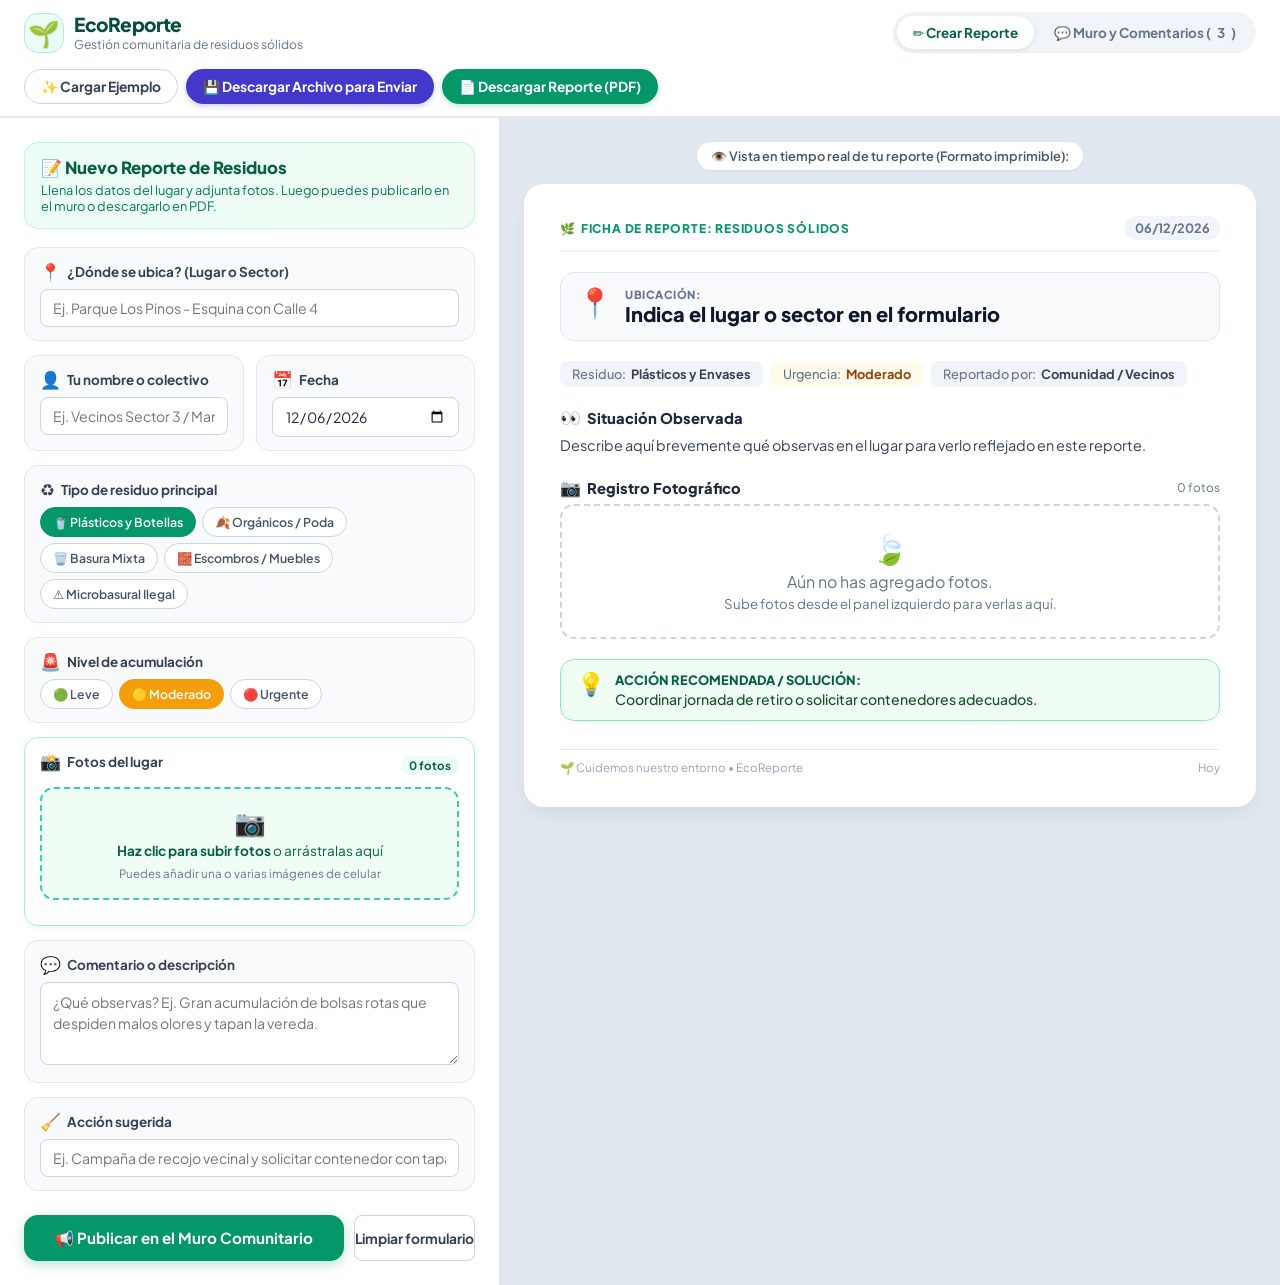
==== index.html @ 7c21dd0f "feat: EcoReporte - Sistema de reportes de residuos solidos con imagenes y muro comunitario" ====
<!DOCTYPE html>
<html lang="es">
<head>
  <meta charset="UTF-8">
  <meta name="viewport" content="width=device-width, initial-scale=1.0">
  <title>EcoReporte • Residuos Sólidos y Muro Comunitario</title>
  <link rel="stylesheet" href="styles.css">
  <link rel="preconnect" href="https://fonts.googleapis.com">
  <link rel="preconnect" href="https://fonts.gstatic.com" crossorigin>
  <link href="https://fonts.googleapis.com/css2?family=Plus+Jakarta+Sans:wght@400;500;600;700;800&family=Space+Grotesk:wght@600;700&display=swap" rel="stylesheet">
</head>
<body>

  <!-- BARRA SUPERIOR CON PESTAÑAS Y ACCIONES -->
  <header class="navbar no-print">
    <div class="nav-brand">
      <div class="brand-avatar">🌱</div>
      <div>
        <h1 class="brand-title">EcoReporte</h1>
        <p class="brand-subtitle">Gestión comunitaria de residuos sólidos</p>
      </div>
    </div>

    <!-- SELECTOR DE VISTAS (PESTAÑAS) -->
    <nav class="nav-tabs">
      <button id="tab-btn-create" class="tab-btn active">
        ✏️ Crear Reporte
      </button>
      <button id="tab-btn-feed" class="tab-btn">
        💬 Muro y Comentarios (<span id="badge-total-reports">3</span>)
      </button>
    </nav>

    <!-- ACCIONES RÁPIDAS -->
    <div class="nav-buttons">
      <button id="btn-example" class="btn btn-pill btn-secondary" title="Cargar reporte de demostración">
        ✨ Cargar Ejemplo
      </button>
      <button id="btn-download-html" class="btn btn-pill btn-download-zip" title="Descargar este archivo listo para mandar por WhatsApp o correo">
        💾 Descargar Archivo para Enviar
      </button>
      <button id="btn-print" class="btn btn-pill btn-primary" title="Generar PDF o imprimir">
        📄 Descargar Reporte (PDF)
      </button>
    </div>
  </header>

  <!-- =========================================================================
       VISTA 1: CREAR REPORTE (FORMULARIO + VISTA PREVIA)
       ========================================================================= -->
  <div id="view-create" class="view-content active">
    <main class="main-wrapper">

      <!-- LADO IZQUIERDO: FORMULARIO INTUITIVO -->
      <section class="form-container no-print">
        <div class="form-header-card">
          <h2>📝 Nuevo Reporte de Residuos</h2>
          <p>Llena los datos del lugar y adjunta fotos. Luego puedes publicarlo en el muro o descargarlo en PDF.</p>
        </div>

        <form id="waste-form" class="simple-form" onsubmit="event.preventDefault();">
          
          <!-- 1. DÓNDE ESTÁ EL PROBLEMA -->
          <div class="card-input">
            <label for="inp-location" class="input-label">
              <span class="label-icon">📍</span> ¿Dónde se ubica? (Lugar o Sector)
            </label>
            <input type="text" id="inp-location" placeholder="Ej. Parque Los Pinos - Esquina con Calle 4" required>
          </div>

          <!-- 2. QUIÉN REPORTA Y FECHA -->
          <div class="grid-2-inputs">
            <div class="card-input">
              <label for="inp-reporter" class="input-label">
                <span class="label-icon">👤</span> Tu nombre o colectivo
              </label>
              <input type="text" id="inp-reporter" placeholder="Ej. Vecinos Sector 3 / María G.">
            </div>

            <div class="card-input">
              <label for="inp-date" class="input-label">
                <span class="label-icon">📅</span> Fecha
              </label>
              <input type="date" id="inp-date">
            </div>
          </div>

          <!-- 3. TIPO DE RESIDUO (PILLS) -->
          <div class="card-input">
            <label class="input-label">
              <span class="label-icon">♻️</span> Tipo de residuo principal
            </label>
            <div class="pills-selector" id="waste-type-pills">
              <button type="button" class="pill-option active" data-val="Plásticos y Envases">🥤 Plásticos y Botellas</button>
              <button type="button" class="pill-option" data-val="Restos Orgánicos">🍂 Orgánicos / Poda</button>
              <button type="button" class="pill-option" data-val="Basura Mixta">🗑️ Basura Mixta</button>
              <button type="button" class="pill-option" data-val="Escombros y Desmonte">🧱 Escombros / Muebles</button>
              <button type="button" class="pill-option" data-val="Punto Crítico">⚠️ Microbasural Ilegal</button>
            </div>
          </div>

          <!-- 4. ESTADO / URGENCIA -->
          <div class="card-input">
            <label class="input-label">
              <span class="label-icon">🚨</span> Nivel de acumulación
            </label>
            <div class="pills-selector" id="urgency-pills">
              <button type="button" class="pill-option pill-low" data-val="Bajo">🟢 Leve</button>
              <button type="button" class="pill-option pill-mid active" data-val="Moderado">🟡 Moderado</button>
              <button type="button" class="pill-option pill-high" data-val="Urgente">🔴 Urgente</button>
            </div>
          </div>

          <!-- 5. FOTOS DEL LUGAR -->
          <div class="card-input highlight-box">
            <div class="upload-head">
              <label class="input-label">
                <span class="label-icon">📸</span> Fotos del lugar
              </label>
              <span class="photo-badge" id="photo-count-badge">0 fotos</span>
            </div>

            <div class="simple-dropzone" id="dropzone">
              <input type="file" id="file-input" accept="image/*" multiple style="display: none;">
              <div class="drop-circle">📷</div>
              <p class="drop-text"><strong>Haz clic para subir fotos</strong> o arrástralas aquí</p>
              <span class="drop-hint">Puedes añadir una o varias imágenes de celular</span>
            </div>

            <div class="photos-editor-list" id="photos-editor-list"></div>
          </div>

          <!-- 6. DESCRIPCIÓN -->
          <div class="card-input">
            <label for="inp-description" class="input-label">
              <span class="label-icon">💬</span> Comentario o descripción
            </label>
            <textarea id="inp-description" rows="3" placeholder="¿Qué observas? Ej. Gran acumulación de bolsas rotas que despiden malos olores y tapan la vereda."></textarea>
          </div>

          <!-- 7. ACCIÓN SUGERIDA -->
          <div class="card-input">
            <label for="inp-solution" class="input-label">
              <span class="label-icon">🧹</span> Acción sugerida
            </label>
            <input type="text" id="inp-solution" placeholder="Ej. Campaña de recojo vecinal y solicitar contenedor con tapa">
          </div>

          <!-- BOTÓN PUBLICAR EN EL MURO -->
          <div class="form-publish-actions">
            <button type="button" id="btn-publish-wall" class="btn btn-publish">
              📢 Publicar en el Muro Comunitario
            </button>
            <button type="button" id="btn-new" class="btn btn-secondary">
              Limpiar formulario
            </button>
          </div>

        </form>
      </section>

      <!-- LADO DERECHO: VISTA PREVIA LIMPIA (FICHA AMBIENTAL) -->
      <section class="preview-container">
        <div class="preview-notice no-print">
          <span>👁️ Vista en tiempo real de tu reporte (Formato imprimible):</span>
        </div>

        <article class="report-card" id="report-card">
          <div class="report-topbar">
            <div class="top-nature-tag">
              <span class="leaf-icon">🌿</span> FICHA DE REPORTE: RESIDUOS SÓLIDOS
            </div>
            <div class="top-date" id="pv-date">06/10/2026</div>
          </div>

          <div class="report-hero">
            <div class="hero-pin">📍</div>
            <div class="hero-text">
              <span class="hero-small">UBICACIÓN:</span>
              <h2 class="hero-location" id="pv-location">Indica el lugar en el formulario</h2>
            </div>
          </div>

          <div class="report-meta-tags">
            <div class="meta-tag tag-type">
              <span class="tag-label">Residuo:</span>
              <strong id="pv-type">Plásticos y Envases</strong>
            </div>
            <div class="meta-tag tag-urgency" id="pv-urgency-wrapper">
              <span class="tag-label">Urgencia:</span>
              <strong id="pv-urgency">Moderado</strong>
            </div>
            <div class="meta-tag tag-reporter">
              <span class="tag-label">Reportado por:</span>
              <strong id="pv-reporter">Comunidad Local</strong>
            </div>
          </div>

          <div class="report-block">
            <h3 class="block-title">
              <span class="title-bullet">👀</span> Situación Observada
            </h3>
            <p class="block-content" id="pv-description">
              Describe en el panel izquierdo lo que observas para verlo reflejado aquí.
            </p>
          </div>

          <div class="report-block">
            <div class="gallery-head">
              <h3 class="block-title">
                <span class="title-bullet">📷</span> Registro Fotográfico
              </h3>
              <span class="gallery-count" id="pv-photo-count">0 fotos</span>
            </div>

            <div class="clean-photos-grid" id="pv-photos-grid">
              <div class="empty-photos-box">
                <span class="empty-icon">🍃</span>
                <p>Aún no has agregado fotos.</p>
                <small>Sube fotos en el panel izquierdo para verlas aquí.</small>
              </div>
            </div>
          </div>

          <div class="report-action-card" id="pv-solution-box">
            <div class="action-icon">💡</div>
            <div>
              <div class="action-heading">Acción Recomendada / Solución:</div>
              <p class="action-text" id="pv-solution">Coordinar limpieza o colocación de contenedores adecuados.</p>
            </div>
          </div>

          <div class="report-footer">
            <span>🌱 Cuidemos nuestro entorno • EcoReporte</span>
            <span id="pv-time-now">Hoy</span>
          </div>
        </article>
      </section>

    </main>
  </div>

  <!-- =========================================================================
       VISTA 2: MURO DE REPORTES Y COMENTARIOS YA HECHOS
       ========================================================================= -->
  <div id="view-feed" class="view-content no-print">
    <section class="feed-wrapper">
      
      <!-- CABECERA DEL MURO -->
      <div class="feed-header">
        <div class="feed-header-info">
          <h2>💬 Muro Comunitario de Reportes y Comentarios</h2>
          <p>Revisa lo que otros vecinos y voluntarios han reportado, añade comentarios o visualiza las fotos de cada lugar.</p>
        </div>
        <button id="btn-go-create" class="btn btn-pill btn-primary">
          ➕ Publicar un Nuevo Reporte
        </button>
      </div>

      <!-- FILTRO RÁPIDO DE RESIDUOS -->
      <div class="feed-filters">
        <span class="filter-label">Filtrar por:</span>
        <button class="filter-pill active" data-filter="todos">Todos (<span id="filter-count-all">0</span>)</button>
        <button class="filter-pill" data-filter="Plásticos y Envases">🥤 Plásticos</button>
        <button class="filter-pill" data-filter="Punto Crítico">⚠️ Puntos Críticos</button>
        <button class="filter-pill" data-filter="Restos Orgánicos">🍂 Orgánicos</button>
        <button class="filter-pill" data-filter="Basura Mixta">🗑️ Basura Mixta</button>
      </div>

      <!-- LISTADO DE TARJETAS COMUNITARIAS -->
      <div class="feed-cards-grid" id="feed-cards-container">
        <!-- Generado dinámicamente con JS -->
      </div>

    </section>
  </div>

  <!-- MODAL DE VISUALIZACIÓN RÁPIDA DE IMAGEN -->
  <div class="image-zoom-overlay" id="image-zoom">
    <button class="zoom-close" id="btn-zoom-close">&times;</button>
    <div class="zoom-content">
      <img id="zoom-img" src="" alt="Foto ampliada">
      <p id="zoom-caption" class="zoom-caption"></p>
    </div>
  </div>

  <script src="app.js"></script>
</body>
</html>
---- styles.css ----
/* ==========================================================================
   ESTILOS - ECOREPORTE (RESIDUOS SÓLIDOS & MURO COMUNITARIO)
   ========================================================================== */

:root {
  --eco-green: #10b981;
  --eco-dark: #065f46;
  --eco-light: #ecfdf5;
  --eco-border: #a7f3d0;
  
  --amber-soft: #fef3c7;
  --amber-text: #92400e;
  
  --red-soft: #fee2e2;
  --red-text: #991b1b;

  --bg-main: #f8fafc;
  --bg-card: #ffffff;
  --text-dark: #1e293b;
  --text-muted: #64748b;
  --border: #e2e8f0;

  --radius-sm: 8px;
  --radius-md: 14px;
  --radius-lg: 20px;
  --radius-pill: 9999px;

  --font-family: 'Plus Jakarta Sans', system-ui, -apple-system, sans-serif;
}

* {
  box-sizing: border-box;
  margin: 0;
  padding: 0;
}

body {
  font-family: var(--font-family);
  background: var(--bg-main);
  color: var(--text-dark);
  min-height: 100vh;
  display: flex;
  flex-direction: column;
}

/* ==========================================================================
   BARRA SUPERIOR (HEADER & TABS)
   ========================================================================== */
.navbar {
  background: #ffffff;
  border-bottom: 2px solid #e2e8f0;
  padding: 12px 24px;
  display: flex;
  align-items: center;
  justify-content: space-between;
  position: sticky;
  top: 0;
  z-index: 50;
  gap: 16px;
  flex-wrap: wrap;
}

.nav-brand {
  display: flex;
  align-items: center;
  gap: 10px;
}

.brand-avatar {
  font-size: 1.6rem;
  background: var(--eco-light);
  width: 40px;
  height: 40px;
  display: flex;
  align-items: center;
  justify-content: center;
  border-radius: var(--radius-md);
  border: 1px solid var(--eco-border);
}

.brand-title {
  font-size: 1.2rem;
  font-weight: 800;
  color: #064e3b;
  letter-spacing: -0.3px;
  line-height: 1.2;
}

.brand-subtitle {
  font-size: 0.76rem;
  color: var(--text-muted);
}

/* SELECTOR DE PESTAÑAS CENTRAL */
.nav-tabs {
  display: flex;
  background: #f1f5f9;
  padding: 4px;
  border-radius: var(--radius-pill);
  gap: 4px;
}

.tab-btn {
  font-family: inherit;
  font-size: 0.84rem;
  font-weight: 700;
  padding: 8px 16px;
  border-radius: var(--radius-pill);
  border: none;
  background: transparent;
  color: #64748b;
  cursor: pointer;
  transition: all 0.2s;
  display: flex;
  align-items: center;
  gap: 6px;
}

.tab-btn:hover {
  color: #1e293b;
}

.tab-btn.active {
  background: #ffffff;
  color: #065f46;
  box-shadow: 0 2px 6px rgba(0, 0, 0, 0.08);
}

.nav-buttons {
  display: flex;
  gap: 8px;
  align-items: center;
}

/* ==========================================================================
   CONTROL DE VISTAS (PESTAÑAS)
   ========================================================================== */
.view-content {
  display: none;
  flex: 1;
}

.view-content.active {
  display: block;
}

/* ==========================================================================
   BOTONES
   ========================================================================== */
.btn {
  font-family: inherit;
  font-weight: 700;
  font-size: 0.86rem;
  cursor: pointer;
  border: 1px solid transparent;
  transition: all 0.2s ease;
  display: inline-flex;
  align-items: center;
  gap: 6px;
  border-radius: var(--radius-sm);
}

.btn-pill {
  padding: 8px 16px;
  border-radius: var(--radius-pill);
}

.btn-primary {
  background: #059669;
  color: #ffffff;
  box-shadow: 0 2px 6px rgba(5, 150, 105, 0.25);
}

.btn-primary:hover {
  background: #047857;
  transform: translateY(-1px);
}

.btn-secondary {
  background: #ffffff;
  color: #334155;
  border-color: #cbd5e1;
}

.btn-secondary:hover {
  background: #f1f5f9;
}

.btn-download-zip {
  background: #4338ca;
  color: #ffffff;
  box-shadow: 0 2px 6px rgba(67, 56, 202, 0.25);
}

.btn-download-zip:hover {
  background: #3730a3;
  transform: translateY(-1px);
}

.btn-publish {
  background: #059669;
  color: #ffffff;
  padding: 12px 20px;
  font-size: 0.95rem;
  border-radius: var(--radius-md);
  box-shadow: 0 4px 12px rgba(5, 150, 105, 0.25);
  flex: 1;
  justify-content: center;
}

.btn-publish:hover {
  background: #047857;
  transform: translateY(-1px);
}

.form-publish-actions {
  display: flex;
  gap: 10px;
  margin-top: 10px;
}

/* ==========================================================================
   LAYOUT PRINCIPAL (CREAR REPORTE)
   ========================================================================== */
.main-wrapper {
  display: grid;
  grid-template-columns: 500px 1fr;
  min-height: calc(100vh - 70px);
}

@media (max-width: 1024px) {
  .main-wrapper {
    grid-template-columns: 1fr;
    min-height: auto;
  }
}

/* FORMULARIO */
.form-container {
  background: #ffffff;
  border-right: 1px solid var(--border);
  overflow-y: auto;
  padding: 24px;
}

.form-header-card {
  background: linear-gradient(135deg, #ecfdf5, #f0fdf4);
  border: 1px solid #bbf7d0;
  border-radius: var(--radius-md);
  padding: 14px 16px;
  margin-bottom: 18px;
}

.form-header-card h2 {
  font-size: 1.05rem;
  font-weight: 800;
  color: #065f46;
  margin-bottom: 4px;
}

.form-header-card p {
  font-size: 0.8rem;
  color: #047857;
}

.simple-form {
  display: flex;
  flex-direction: column;
  gap: 14px;
}

.card-input {
  background: #f8fafc;
  border: 1px solid #e2e8f0;
  border-radius: var(--radius-md);
  padding: 13px 15px;
  transition: all 0.2s;
}

.card-input:focus-within {
  border-color: var(--eco-green);
  background: #ffffff;
  box-shadow: 0 0 0 3px rgba(16, 185, 129, 0.12);
}

.input-label {
  display: flex;
  align-items: center;
  gap: 6px;
  font-size: 0.84rem;
  font-weight: 700;
  color: #334155;
  margin-bottom: 7px;
}

.label-icon {
  font-size: 1.05rem;
}

.grid-2-inputs {
  display: grid;
  grid-template-columns: 1fr 1fr;
  gap: 12px;
}

@media (max-width: 600px) {
  .grid-2-inputs {
    grid-template-columns: 1fr;
  }
}

input[type="text"],
input[type="date"],
textarea {
  width: 100%;
  font-family: inherit;
  font-size: 0.88rem;
  padding: 9px 12px;
  border: 1px solid #cbd5e1;
  border-radius: var(--radius-sm);
  background: #ffffff;
  color: var(--text-dark);
  outline: none;
  transition: border-color 0.2s;
}

input:focus,
textarea:focus {
  border-color: var(--eco-green);
}

textarea {
  resize: vertical;
  line-height: 1.5;
}

/* PILLS */
.pills-selector {
  display: flex;
  flex-wrap: wrap;
  gap: 6px;
}

.pill-option {
  font-family: inherit;
  font-size: 0.77rem;
  font-weight: 600;
  padding: 6px 12px;
  border-radius: var(--radius-pill);
  border: 1px solid #cbd5e1;
  background: #ffffff;
  color: #475569;
  cursor: pointer;
  transition: all 0.15s ease;
}

.pill-option:hover {
  background: #f1f5f9;
}

.pill-option.active {
  background: #059669;
  color: #ffffff;
  border-color: #059669;
}

.pill-low.active {
  background: #10b981;
  border-color: #10b981;
}

.pill-mid.active {
  background: #f59e0b;
  border-color: #f59e0b;
}

.pill-high.active {
  background: #ef4444;
  border-color: #ef4444;
}

/* DROPZONE */
.highlight-box {
  background: #ffffff;
  border-color: #a7f3d0;
  box-shadow: 0 2px 8px rgba(16, 185, 129, 0.08);
}

.upload-head {
  display: flex;
  justify-content: space-between;
  align-items: center;
  margin-bottom: 8px;
}

.photo-badge {
  font-size: 0.72rem;
  font-weight: 700;
  background: var(--eco-light);
  color: var(--eco-dark);
  padding: 2px 8px;
  border-radius: var(--radius-pill);
}

.simple-dropzone {
  border: 2px dashed #34d399;
  background: #f0fdf4;
  border-radius: var(--radius-md);
  padding: 16px 12px;
  text-align: center;
  cursor: pointer;
  transition: all 0.2s;
}

.simple-dropzone:hover,
.simple-dropzone.dragover {
  background: #dcfce7;
  border-color: #059669;
}

.drop-circle {
  font-size: 1.6rem;
  margin-bottom: 4px;
}

.drop-text {
  font-size: 0.85rem;
  color: #065f46;
  margin-bottom: 2px;
}

.drop-hint {
  font-size: 0.72rem;
  color: #64748b;
}

.photos-editor-list {
  display: flex;
  flex-direction: column;
  gap: 8px;
  margin-top: 12px;
}

.photo-edit-item {
  display: grid;
  grid-template-columns: 60px 1fr 30px;
  gap: 10px;
  background: #f8fafc;
  border: 1px solid #e2e8f0;
  border-radius: var(--radius-sm);
  padding: 6px;
  align-items: center;
}

.photo-thumb {
  width: 60px;
  height: 48px;
  border-radius: 6px;
  overflow: hidden;
  background: #cbd5e1;
}

.photo-thumb img {
  width: 100%;
  height: 100%;
  object-fit: cover;
}

.photo-edit-item input {
  font-size: 0.78rem;
  padding: 5px 8px;
}

.btn-del-photo {
  background: transparent;
  border: none;
  font-size: 1.1rem;
  color: #94a3b8;
  cursor: pointer;
  border-radius: 4px;
  width: 28px;
  height: 28px;
  display: flex;
  align-items: center;
  justify-content: center;
}

.btn-del-photo:hover {
  background: #fee2e2;
  color: #ef4444;
}

/* ==========================================================================
   VISTA PREVIA (FICHA)
   ========================================================================== */
.preview-container {
  background: #e2e8f0;
  overflow-y: auto;
  padding: 24px;
  display: flex;
  flex-direction: column;
  align-items: center;
}

.preview-notice {
  font-size: 0.8rem;
  font-weight: 600;
  color: #475569;
  margin-bottom: 14px;
  background: #ffffff;
  padding: 6px 14px;
  border-radius: var(--radius-pill);
  box-shadow: 0 1px 3px rgba(0,0,0,0.06);
}

.report-card {
  background: #ffffff;
  width: 100%;
  max-width: 740px;
  border-radius: var(--radius-lg);
  box-shadow: 0 10px 25px -5px rgba(0, 0, 0, 0.08);
  padding: 32px 36px;
  display: flex;
  flex-direction: column;
  gap: 20px;
}

@media (max-width: 600px) {
  .report-card {
    padding: 20px 16px;
  }
}

.report-topbar {
  display: flex;
  justify-content: space-between;
  align-items: center;
  border-bottom: 2px solid #f1f5f9;
  padding-bottom: 10px;
}

.top-nature-tag {
  font-size: 0.75rem;
  font-weight: 800;
  letter-spacing: 0.8px;
  color: #059669;
  display: flex;
  align-items: center;
  gap: 5px;
}

.top-date {
  font-size: 0.8rem;
  font-weight: 700;
  color: #64748b;
  background: #f1f5f9;
  padding: 4px 10px;
  border-radius: var(--radius-pill);
}

.report-hero {
  display: flex;
  align-items: flex-start;
  gap: 12px;
  background: #f8fafc;
  padding: 14px 16px;
  border-radius: var(--radius-md);
  border: 1px solid #e2e8f0;
}

.hero-pin {
  font-size: 1.8rem;
  line-height: 1;
}

.hero-small {
  font-size: 0.7rem;
  font-weight: 800;
  color: #64748b;
  letter-spacing: 0.5px;
  display: block;
}

.hero-location {
  font-size: 1.25rem;
  font-weight: 800;
  color: #0f172a;
}

.report-meta-tags {
  display: flex;
  flex-wrap: wrap;
  gap: 8px;
}

.meta-tag {
  background: #f1f5f9;
  padding: 5px 12px;
  border-radius: var(--radius-sm);
  font-size: 0.8rem;
  color: #334155;
  display: flex;
  gap: 5px;
  align-items: center;
}

.tag-label {
  color: #64748b;
  font-weight: 500;
}

.tag-urgency.urg-bajo {
  background: #ecfdf5;
  color: #065f46;
}

.tag-urgency.urg-moderado {
  background: #fffbeb;
  color: #92400e;
}

.tag-urgency.urg-urgente {
  background: #fef2f2;
  color: #991b1b;
}

.report-block {
  display: flex;
  flex-direction: column;
  gap: 6px;
}

.block-title {
  font-size: 0.92rem;
  font-weight: 800;
  color: #1e293b;
  display: flex;
  align-items: center;
  gap: 6px;
}

.title-bullet {
  font-size: 1.05rem;
}

.block-content {
  font-size: 0.9rem;
  line-height: 1.6;
  color: #334155;
  white-space: pre-wrap;
}

.gallery-head {
  display: flex;
  justify-content: space-between;
  align-items: center;
}

.gallery-count {
  font-size: 0.74rem;
  color: #64748b;
}

.clean-photos-grid {
  display: grid;
  grid-template-columns: repeat(2, 1fr);
  gap: 12px;
}

@media (max-width: 600px) {
  .clean-photos-grid {
    grid-template-columns: 1fr;
  }
}

.photo-sheet-card {
  background: #ffffff;
  border: 1px solid #e2e8f0;
  border-radius: var(--radius-sm);
  overflow: hidden;
  box-shadow: 0 1px 4px rgba(0,0,0,0.04);
}

.photo-wrap {
  width: 100%;
  height: 180px;
  background: #f1f5f9;
  overflow: hidden;
  cursor: zoom-in;
}

.photo-wrap img {
  width: 100%;
  height: 100%;
  object-fit: cover;
  display: block;
}

.photo-label-box {
  padding: 8px 10px;
  background: #ffffff;
  font-size: 0.76rem;
  font-weight: 600;
  color: #334155;
  border-top: 1px solid #f1f5f9;
}

.empty-photos-box {
  grid-column: 1 / -1;
  border: 2px dashed #cbd5e1;
  border-radius: var(--radius-md);
  padding: 24px 16px;
  text-align: center;
  color: #64748b;
}

.empty-icon {
  font-size: 1.8rem;
  display: block;
  margin-bottom: 4px;
}

.report-action-card {
  background: #f0fdf4;
  border: 1px solid #86efac;
  border-radius: var(--radius-md);
  padding: 12px 16px;
  display: flex;
  align-items: flex-start;
  gap: 10px;
}

.action-icon {
  font-size: 1.4rem;
  line-height: 1;
}

.action-heading {
  font-size: 0.8rem;
  font-weight: 800;
  color: #065f46;
  text-transform: uppercase;
  margin-bottom: 2px;
}

.action-text {
  font-size: 0.88rem;
  color: #14532d;
  font-weight: 500;
}

.report-footer {
  border-top: 1px solid #e2e8f0;
  padding-top: 10px;
  display: flex;
  justify-content: space-between;
  font-size: 0.72rem;
  color: #94a3b8;
  margin-top: 8px;
}

/* ==========================================================================
   VISTA 2: MURO COMUNITARIO DE REPORTES Y COMENTARIOS
   ========================================================================= */
.feed-wrapper {
  max-width: 1100px;
  margin: 0 auto;
  padding: 30px 20px;
  display: flex;
  flex-direction: column;
  gap: 24px;
}

.feed-header {
  background: #ffffff;
  border: 1px solid var(--border);
  border-radius: var(--radius-lg);
  padding: 24px 28px;
  display: flex;
  justify-content: space-between;
  align-items: center;
  box-shadow: 0 2px 8px rgba(0, 0, 0, 0.04);
  flex-wrap: wrap;
  gap: 16px;
}

.feed-header-info h2 {
  font-size: 1.35rem;
  font-weight: 800;
  color: #064e3b;
  margin-bottom: 4px;
}

.feed-header-info p {
  font-size: 0.88rem;
  color: var(--text-muted);
}

/* FILTROS */
.feed-filters {
  display: flex;
  align-items: center;
  gap: 8px;
  flex-wrap: wrap;
}

.filter-label {
  font-size: 0.82rem;
  font-weight: 700;
  color: var(--text-muted);
}

.filter-pill {
  font-family: inherit;
  font-size: 0.8rem;
  font-weight: 600;
  padding: 6px 14px;
  border-radius: var(--radius-pill);
  background: #ffffff;
  border: 1px solid #cbd5e1;
  color: #475569;
  cursor: pointer;
  transition: all 0.15s ease;
}

.filter-pill:hover {
  background: #f1f5f9;
}

.filter-pill.active {
  background: #065f46;
  color: #ffffff;
  border-color: #065f46;
}

/* GRILLA DE TARJETAS COMUNITARIAS */
.feed-cards-grid {
  display: grid;
  grid-template-columns: repeat(auto-fill, minmax(340px, 1fr));
  gap: 22px;
}

.community-card {
  background: #ffffff;
  border: 1px solid var(--border);
  border-radius: var(--radius-lg);
  overflow: hidden;
  box-shadow: 0 4px 14px rgba(0, 0, 0, 0.05);
  display: flex;
  flex-direction: column;
  transition: transform 0.2s, box-shadow 0.2s;
}

.community-card:hover {
  transform: translateY(-2px);
  box-shadow: 0 8px 20px rgba(0, 0, 0, 0.08);
}

.card-top {
  padding: 16px 18px 12px 18px;
  display: flex;
  justify-content: space-between;
  align-items: flex-start;
  gap: 10px;
}

.card-loc-area {
  display: flex;
  align-items: flex-start;
  gap: 8px;
}

.card-loc-icon {
  font-size: 1.3rem;
  line-height: 1;
}

.card-loc-title {
  font-size: 1rem;
  font-weight: 800;
  color: #0f172a;
  line-height: 1.3;
}

.card-reporter-info {
  font-size: 0.74rem;
  color: #64748b;
  margin-top: 2px;
}

.card-badges {
  padding: 0 18px 10px 18px;
  display: flex;
  gap: 6px;
  flex-wrap: wrap;
}

.badge-res {
  font-size: 0.72rem;
  font-weight: 700;
  padding: 3px 9px;
  border-radius: var(--radius-pill);
  background: #f1f5f9;
  color: #334155;
}

.badge-urg {
  font-size: 0.72rem;
  font-weight: 700;
  padding: 3px 9px;
  border-radius: var(--radius-pill);
}

/* FOTOS EN LA TARJETA */
.card-photo-slider {
  position: relative;
  width: 100%;
  height: 200px;
  background: #0f172a;
  overflow: hidden;
  cursor: zoom-in;
}

.card-photo-slider img {
  width: 100%;
  height: 100%;
  object-fit: cover;
  display: block;
}

.card-photo-badge {
  position: absolute;
  bottom: 8px;
  right: 8px;
  background: rgba(15, 23, 42, 0.75);
  color: #ffffff;
  font-size: 0.7rem;
  font-weight: 700;
  padding: 2px 8px;
  border-radius: var(--radius-pill);
}

.card-body {
  padding: 16px 18px;
  display: flex;
  flex-direction: column;
  gap: 12px;
  flex: 1;
}

.card-desc {
  font-size: 0.88rem;
  line-height: 1.5;
  color: #334155;
}

.card-action-box {
  background: #f0fdf4;
  border-left: 3px solid #10b981;
  padding: 8px 12px;
  border-radius: 4px;
  font-size: 0.8rem;
  color: #065f46;
}

.card-action-box strong {
  display: block;
  font-size: 0.72rem;
  text-transform: uppercase;
  margin-bottom: 2px;
}

/* SECCIÓN DE COMENTARIOS DE LA TARJETA */
.comments-section {
  border-top: 1px solid #f1f5f9;
  padding: 14px 18px;
  background: #f8fafc;
  display: flex;
  flex-direction: column;
  gap: 10px;
}

.comments-header {
  display: flex;
  justify-content: space-between;
  align-items: center;
  font-size: 0.8rem;
  font-weight: 700;
  color: #475569;
}

.comments-list {
  display: flex;
  flex-direction: column;
  gap: 8px;
  max-height: 160px;
  overflow-y: auto;
}

.comment-bubble {
  background: #ffffff;
  border: 1px solid #e2e8f0;
  border-radius: 10px;
  padding: 8px 10px;
  font-size: 0.8rem;
}

.comment-bubble-author {
  font-weight: 700;
  color: #065f46;
  margin-right: 4px;
}

.comment-bubble-text {
  color: #334155;
}

.comment-bubble-time {
  font-size: 0.68rem;
  color: #94a3b8;
  display: block;
  margin-top: 2px;
  text-align: right;
}

.no-comments-yet {
  font-size: 0.75rem;
  color: #94a3b8;
  font-style: italic;
  text-align: center;
  padding: 6px 0;
}

/* INPUT PARA NUEVO COMENTARIO */
.add-comment-box {
  display: flex;
  gap: 6px;
  margin-top: 4px;
}

.input-quick-comment {
  flex: 1;
  font-size: 0.8rem !important;
  padding: 6px 10px !important;
  border-radius: var(--radius-pill) !important;
}

.btn-send-comment {
  background: #059669;
  color: #ffffff;
  border: none;
  font-size: 0.78rem;
  font-weight: 700;
  padding: 6px 12px;
  border-radius: var(--radius-pill);
  cursor: pointer;
  transition: background 0.15s;
}

.btn-send-comment:hover {
  background: #047857;
}

/* BOTÓN DE VER EN DETALLE / CARGAR */
.card-bottom-actions {
  padding: 10px 18px 14px 18px;
  background: #f8fafc;
  border-top: 1px solid #f1f5f9;
  display: flex;
  justify-content: space-between;
  align-items: center;
}

.btn-card-load {
  font-size: 0.78rem;
  font-weight: 700;
  color: #059669;
  background: transparent;
  border: none;
  cursor: pointer;
  text-decoration: underline;
}

.btn-card-load:hover {
  color: #047857;
}

/* ==========================================================================
   ZOOM / MODAL IMAGEN
   ========================================================================== */
.image-zoom-overlay {
  position: fixed;
  inset: 0;
  background: rgba(0, 0, 0, 0.85);
  display: none;
  align-items: center;
  justify-content: center;
  z-index: 100;
  padding: 20px;
}

.image-zoom-overlay.show {
  display: flex;
}

.zoom-content {
  max-width: 90vw;
  max-height: 85vh;
  display: flex;
  flex-direction: column;
  align-items: center;
}

.zoom-content img {
  max-width: 100%;
  max-height: 75vh;
  border-radius: 8px;
  object-fit: contain;
}

.zoom-caption {
  color: #ffffff;
  margin-top: 10px;
  font-size: 0.95rem;
}

.zoom-close {
  position: absolute;
  top: 18px;
  right: 22px;
  font-size: 2rem;
  color: #ffffff;
  background: transparent;
  border: none;
  cursor: pointer;
}

/* ==========================================================================
   ESTILOS DE IMPRESIÓN (PDF LIMPIO)
   ========================================================================== */
@media print {
  @page {
    size: portrait;
    margin: 12mm;
  }

  body {
    background: #ffffff !important;
  }

  .no-print,
  .navbar,
  .form-container,
  .preview-notice,
  .image-zoom-overlay,
  #view-feed {
    display: none !important;
  }

  #view-create {
    display: block !important;
  }

  .main-wrapper {
    display: block !important;
    min-height: auto !important;
  }

  .preview-container {
    background: transparent !important;
    padding: 0 !important;
    display: block !important;
  }

  .report-card {
    box-shadow: none !important;
    border: none !important;
    padding: 0 !important;
    max-width: 100% !important;
  }

  .photo-sheet-card {
    page-break-inside: avoid !important;
    break-inside: avoid !important;
  }
}
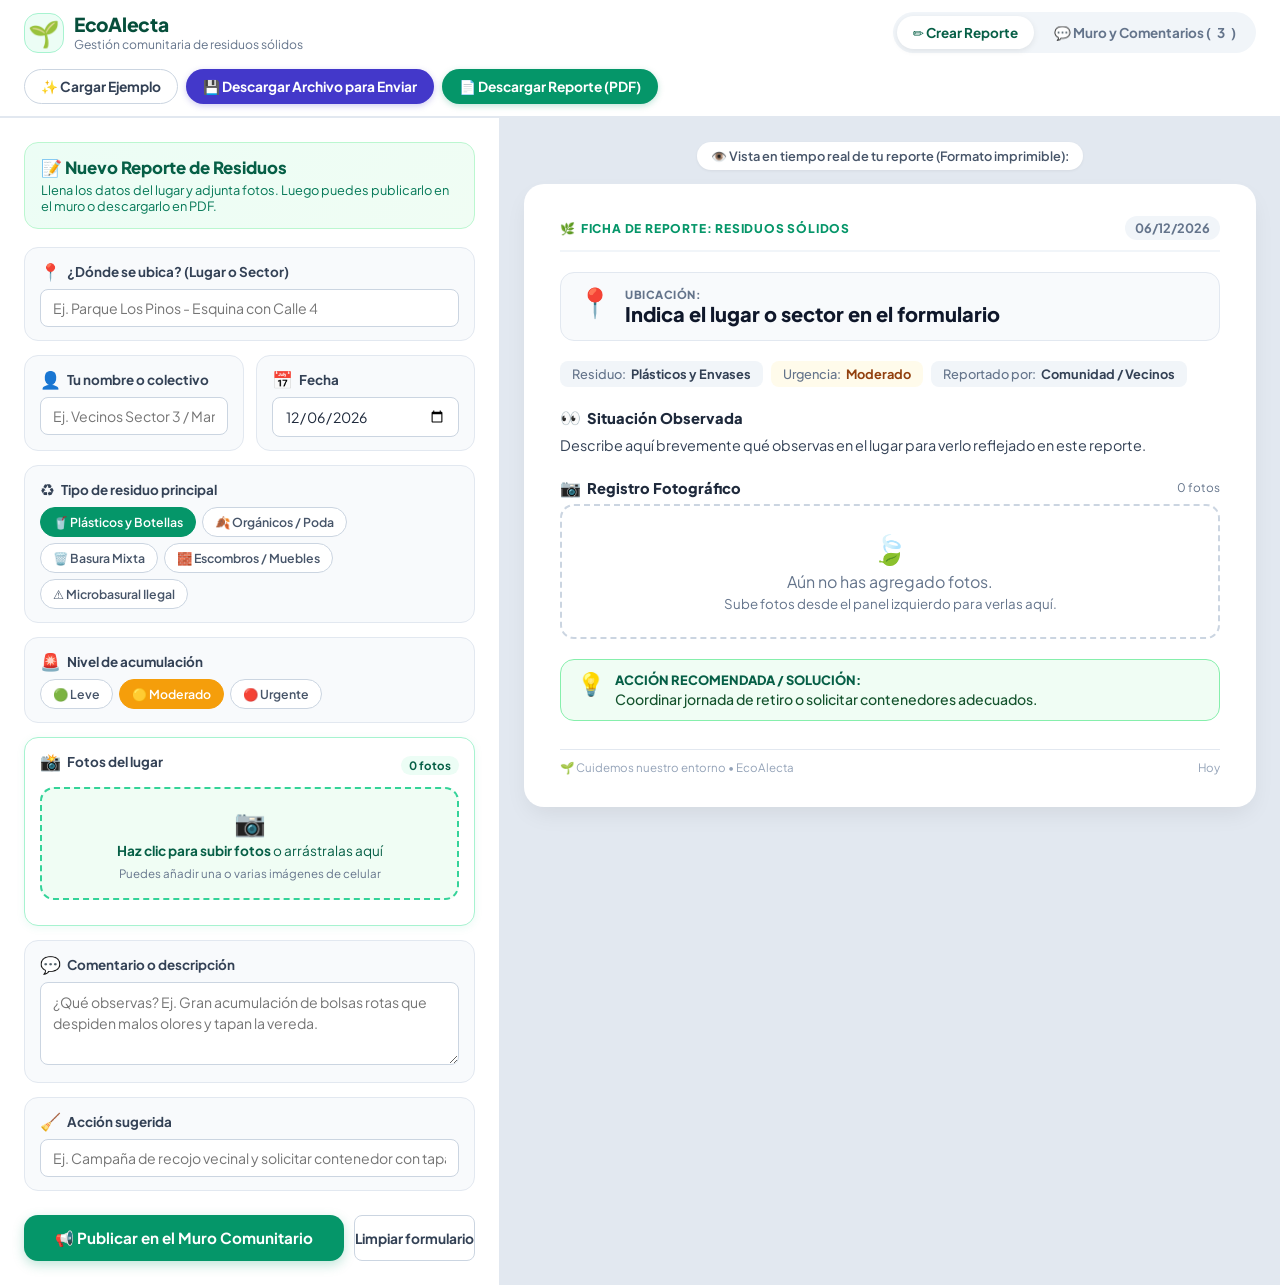
==== commit f937ca06: "chore: renombrar proyecto a EcoAlecta" ====
--- a/index.html
+++ b/index.html
@@ -3,7 +3,7 @@
 <head>
   <meta charset="UTF-8">
   <meta name="viewport" content="width=device-width, initial-scale=1.0">
-  <title>EcoReporte • Residuos Sólidos y Muro Comunitario</title>
+  <title>EcoAlecta • Residuos Sólidos y Muro Comunitario</title>
   <link rel="stylesheet" href="styles.css">
   <link rel="preconnect" href="https://fonts.googleapis.com">
   <link rel="preconnect" href="https://fonts.gstatic.com" crossorigin>
@@ -16,7 +16,7 @@
     <div class="nav-brand">
       <div class="brand-avatar">🌱</div>
       <div>
-        <h1 class="brand-title">EcoReporte</h1>
+        <h1 class="brand-title">EcoAlecta</h1>
         <p class="brand-subtitle">Gestión comunitaria de residuos sólidos</p>
       </div>
     </div>
@@ -231,7 +231,7 @@
           </div>
 
           <div class="report-footer">
-            <span>🌱 Cuidemos nuestro entorno • EcoReporte</span>
+            <span>🌱 Cuidemos nuestro entorno • EcoAlecta</span>
             <span id="pv-time-now">Hoy</span>
           </div>
         </article>
--- a/styles.css
+++ b/styles.css
@@ -1,5 +1,5 @@
 /* ==========================================================================
-   ESTILOS - ECOREPORTE (RESIDUOS SÓLIDOS & MURO COMUNITARIO)
+   ESTILOS - ECOALECTA (RESIDUOS SÓLIDOS & MURO COMUNITARIO)
    ========================================================================== */
 
 :root {
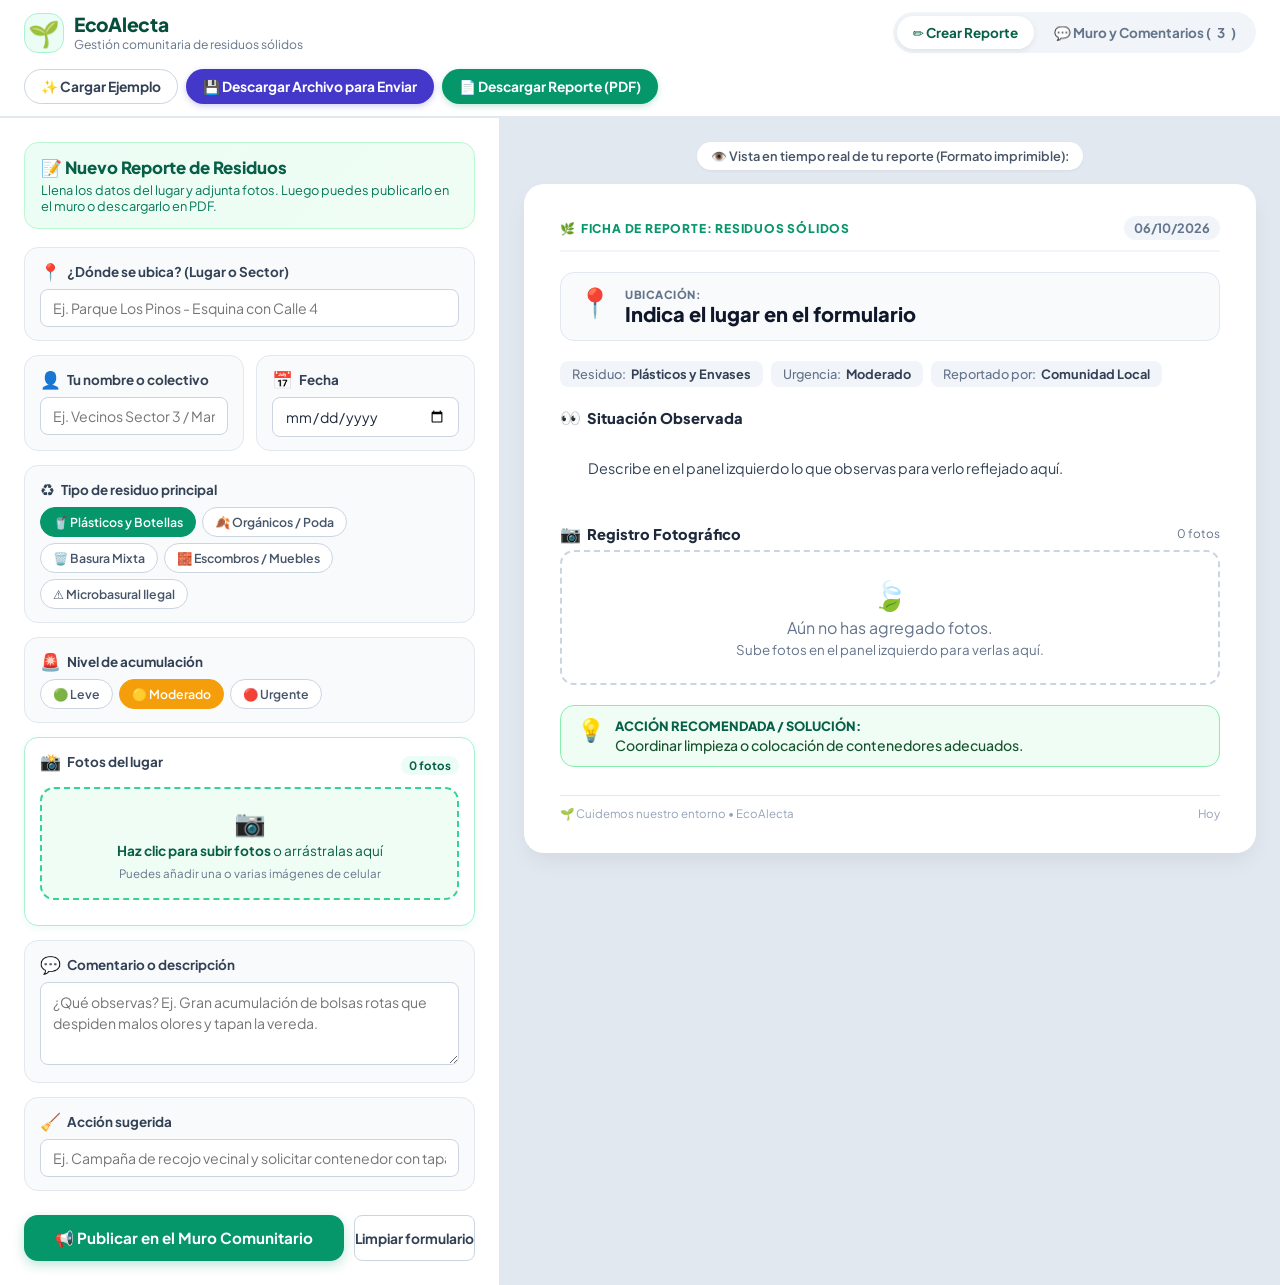
==== commit bcd74f8d: "feat: conectar Firebase Firestore en tiempo real para proyect-aula" ====
--- a/index.html
+++ b/index.html
@@ -284,6 +284,6 @@
     </div>
   </div>
 
-  <script src="app.js"></script>
+  <script type="module" src="app.js"></script>
 </body>
 </html>
